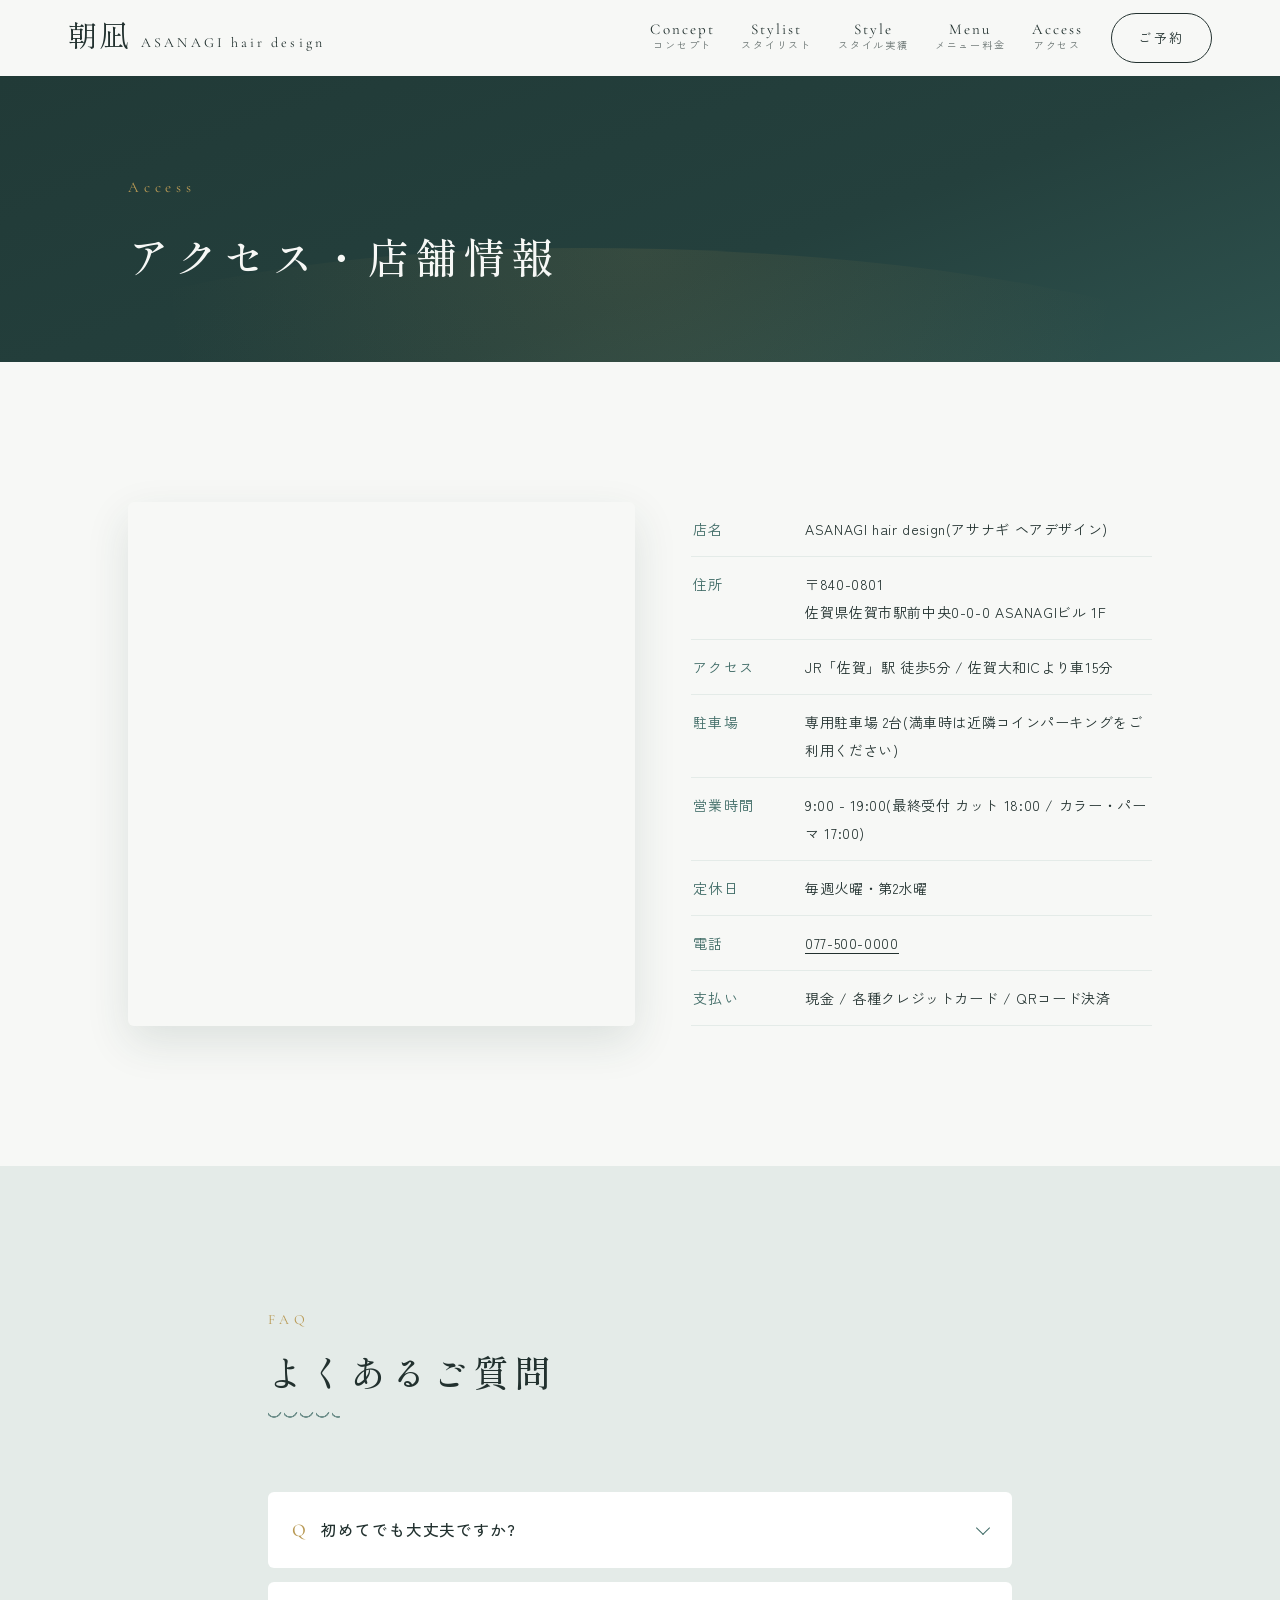
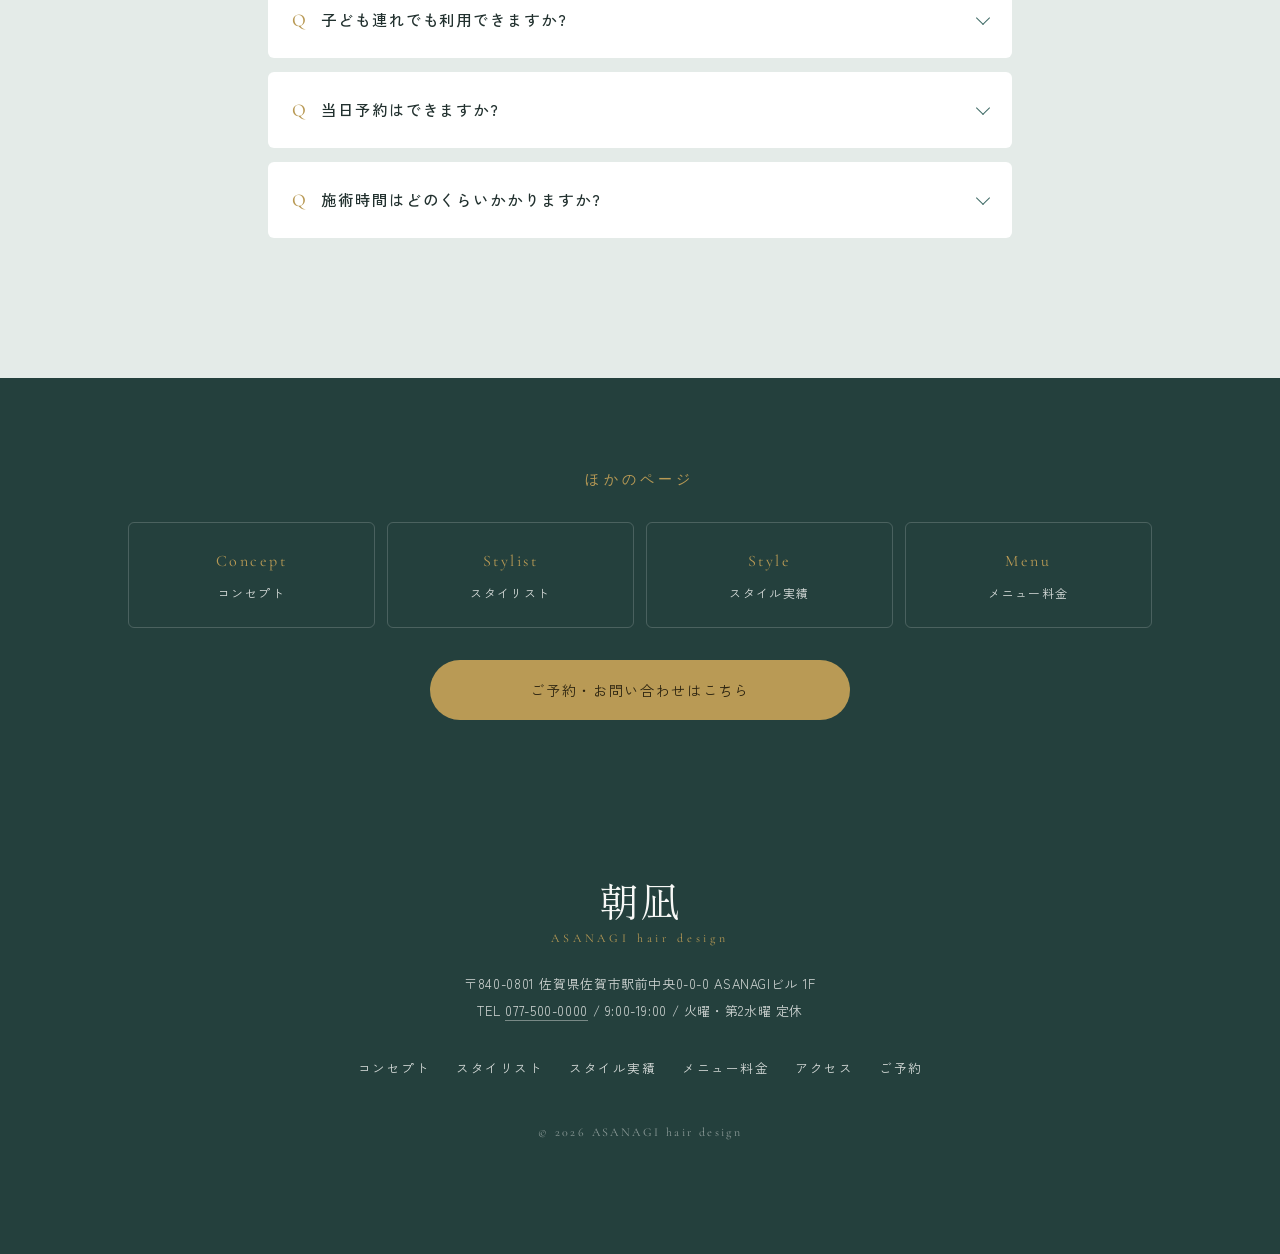
==== access.html @ d91751ba "Add files via upload" ====
<!DOCTYPE html>
<html lang="ja">
<head>
<meta charset="UTF-8">
<meta name="viewport" content="width=device-width, initial-scale=1.0">
<title>アクセス | ASANAGI hair design</title>
<meta name="description" content="佐賀市の美容室 ASANAGI hair design の店舗情報・地図・よくあるご質問。">
<meta property="og:title" content="アクセス | ASANAGI hair design">
<meta property="og:description" content="佐賀市の美容室 ASANAGI hair design の店舗情報・地図・よくあるご質問。">
<meta property="og:type" content="website">
<link rel="preconnect" href="https://fonts.googleapis.com">
<link rel="preconnect" href="https://fonts.gstatic.com" crossorigin>
<link href="https://fonts.googleapis.com/css2?family=Shippori+Mincho:wght@400;500;600&family=Zen+Kaku+Gothic+New:wght@300;400;500;700&family=Cormorant+Garamond:ital,wght@0,400;0,500;1,400&display=swap" rel="stylesheet">
<link rel="stylesheet" href="style.css">
</head>
<body class="subpage">

<!-- ローディング演出 -->
<div class="loader" id="loader" aria-hidden="true">
  <p class="loader__logo">朝凪<span>ASANAGI hair design</span></p>
</div>

<!-- ヘッダー -->
<header class="header" id="header">
  <div class="header__inner">
    <a href="index.html" class="header__logo">
      <span class="header__logo-kanji">朝凪</span>
      <span class="header__logo-text">ASANAGI hair design</span>
    </a>
    <nav class="gnav" id="gnav" aria-label="メインナビゲーション">
      <ul class="gnav__list">
        <li><a href="concept.html"><span class="en">Concept</span><span class="ja">コンセプト</span></a></li>
        <li><a href="stylist.html"><span class="en">Stylist</span><span class="ja">スタイリスト</span></a></li>
        <li><a href="works.html"><span class="en">Style</span><span class="ja">スタイル実績</span></a></li>
        <li><a href="menu.html"><span class="en">Menu</span><span class="ja">メニュー料金</span></a></li>
        <li><a href="access.html" aria-current="page"><span class="en">Access</span><span class="ja">アクセス</span></a></li>
        <li class="gnav__reserve-sp"><a href="reserve.html"><span class="en">Reserve</span><span class="ja">ご予約</span></a></li>
      </ul>
      <div class="gnav__tel">
        <p class="gnav__tel-number"><a href="tel:0775000000">077-500-0000</a></p>
        <p class="gnav__tel-note">受付 9:00 - 18:00 / 火曜定休</p>
      </div>
    </nav>
    <a href="reserve.html" class="header__reserve">ご予約</a>
    <button class="header__menu-btn" id="menuBtn" aria-expanded="false" aria-controls="gnav" aria-label="メニューを開く">
      <span></span><span></span>
    </button>
  </div>
</header>

<main class="subpage-main">

<section class="page-hero">
  <div class="page-hero__inner">
    <p class="page-hero__en">Access</p>
    <h1 class="page-hero__title">アクセス・店舗情報</h1>
  </div>
</section>


  <section class="section access">
    <div class="section__inner">
      <div class="access__grid">
        <div class="access__map reveal">
          <iframe
            src="https://www.google.com/maps?q=%E4%BD%90%E8%B3%80%E7%9C%8C%E4%BD%90%E8%B3%80%E5%B8%82%E9%A7%85%E5%89%8D%E4%B8%AD%E5%A4%AE&output=embed&z=16"
            width="100%" height="100%" style="border:0;" allowfullscreen="" loading="lazy"
            referrerpolicy="no-referrer-when-downgrade" title="ASANAGI hair design の地図"></iframe>
        </div>
        <dl class="access__info reveal">
          <div><dt>店名</dt><dd>ASANAGI hair design(アサナギ ヘアデザイン)</dd></div>
          <div><dt>住所</dt><dd>〒840-0801<br>佐賀県佐賀市駅前中央0-0-0 ASANAGIビル 1F</dd></div>
          <div><dt>アクセス</dt><dd>JR「佐賀」駅 徒歩5分 / 佐賀大和ICより車15分</dd></div>
          <div><dt>駐車場</dt><dd>専用駐車場 2台(満車時は近隣コインパーキングをご利用ください)</dd></div>
          <div><dt>営業時間</dt><dd>9:00 - 19:00(最終受付 カット 18:00 / カラー・パーマ 17:00)</dd></div>
          <div><dt>定休日</dt><dd>毎週火曜・第2水曜</dd></div>
          <div><dt>電話</dt><dd><a href="tel:0775000000">077-500-0000</a></dd></div>
          <div><dt>支払い</dt><dd>現金 / 各種クレジットカード / QRコード決済</dd></div>
        </dl>
      </div>
    </div>
  </section>

  <section class="section faq">
    <div class="section__inner section__inner--narrow">
      <header class="section__head reveal">
        <p class="section__en">FAQ</p>
        <h2 class="section__title">よくあるご質問</h2>
      </header>
      <div class="faq__list">
        <details class="faq__item reveal">
          <summary>初めてでも大丈夫ですか?</summary>
          <p>もちろんです。初回はカウンセリングのお時間をしっかり取り、なりたいイメージやお悩みを伺ってからご提案します。写真をお持ちいただくとよりスムーズです。</p>
        </details>
        <details class="faq__item reveal">
          <summary>子ども連れでも利用できますか?</summary>
          <p>はい、お子さま連れも歓迎です。ベビーカーのままお入りいただけます。ご予約時にその旨をお伝えください。</p>
        </details>
        <details class="faq__item reveal">
          <summary>当日予約はできますか?</summary>
          <p>空きがあれば当日でもご案内可能です。当日のご予約はお電話(077-500-0000)がスムーズです。</p>
        </details>
        <details class="faq__item reveal">
          <summary>施術時間はどのくらいかかりますか?</summary>
          <p>目安として、カット 約60分、カット+カラー 約120分、カット+パーマ 約150分です。マンツーマン施術のため、お時間に余裕をもってお越しください。</p>
        </details>
      </div>
    </div>
  </section>

<nav class="pagenav" aria-label="他のページ">
  <div class="pagenav__inner">
    <p class="pagenav__head">ほかのページ</p>
    <div class="pagenav__grid">
    <a href="concept.html" class="pagenav__item"><span class="en">Concept</span><span class="ja">コンセプト</span></a>
    <a href="stylist.html" class="pagenav__item"><span class="en">Stylist</span><span class="ja">スタイリスト</span></a>
    <a href="works.html" class="pagenav__item"><span class="en">Style</span><span class="ja">スタイル実績</span></a>
    <a href="menu.html" class="pagenav__item"><span class="en">Menu</span><span class="ja">メニュー料金</span></a>
    </div>
    <a href="reserve.html" class="pagenav__reserve">ご予約・お問い合わせはこちら</a>
  </div>
</nav>

</main>

<!-- フッター -->
<footer class="footer">
  <div class="footer__inner">
    <p class="footer__logo">朝凪<span>ASANAGI hair design</span></p>
    <p class="footer__address">〒840-0801 佐賀県佐賀市駅前中央0-0-0 ASANAGIビル 1F<br>TEL <a href="tel:0775000000">077-500-0000</a> / 9:00-19:00 / 火曜・第2水曜 定休</p>
    <ul class="footer__nav">
      <li><a href="concept.html">コンセプト</a></li>
      <li><a href="stylist.html">スタイリスト</a></li>
      <li><a href="works.html">スタイル実績</a></li>
      <li><a href="menu.html">メニュー料金</a></li>
      <li><a href="access.html">アクセス</a></li>
      <li><a href="reserve.html">ご予約</a></li>
    </ul>
    <p class="footer__copy">&copy; 2026 ASANAGI hair design</p>
  </div>
</footer>

<!-- 追従予約バー(モバイル) -->
<div class="fixed-cta" id="fixedCta">
  <a href="tel:0775000000" class="fixed-cta__tel">電話する</a>
  <a href="https://beauty.hotpepper.jp/" target="_blank" rel="noopener" class="fixed-cta__hpb">WEB予約(ホットペッパー)</a>
</div>

<script src="script.js"></script>
</body>
</html>
---- style.css ----
@charset "UTF-8";
/* ============================================================
   ASANAGI hair design — style.css
   テーマ:有明海の朝凪(あさなぎ)/ 和モダン・ミニマル
   配色:
     --ink   #22312F  墨色がかった深い青緑(文字)
     --base  #F7F8F6  靄(もや)の白(背景)
     --mist  #E4EBE8  湖霧(薄い面)
     --teal  #3F6B66  有明の碧(メインカラー)
     --deep  #24403D  深水(濃い面)
     --gold  #B99A55  朝陽(アクセント)
   ============================================================ */

:root {
  --ink: #22312f;
  --base: #f7f8f6;
  --mist: #e4ebe8;
  --teal: #3f6b66;
  --deep: #24403d;
  --gold: #b99a55;
  --white: #ffffff;

  --font-display: "Shippori Mincho", serif;
  --font-body: "Zen Kaku Gothic New", sans-serif;
  --font-en: "Cormorant Garamond", serif;

  --header-h: 76px;
  --ease: cubic-bezier(0.22, 1, 0.36, 1);
}

/* ---------- リセット ---------- */
*, *::before, *::after { box-sizing: border-box; margin: 0; padding: 0; }
html { scroll-behavior: smooth; scroll-padding-top: var(--header-h); }
img { max-width: 100%; display: block; }
ul, ol { list-style: none; }
a { color: inherit; text-decoration: none; }
button { font: inherit; background: none; border: none; cursor: pointer; color: inherit; }
summary { cursor: pointer; }
/* 長い英数字や連続文字でも必ず折り返してはみ出しを防ぐ */
p, h1, h2, h3, dt, dd, li, summary { overflow-wrap: anywhere; word-break: break-word; }

body {
  font-family: var(--font-body);
  font-weight: 400;
  font-size: 15.5px;
  line-height: 2;
  letter-spacing: 0.04em;
  color: var(--ink);
  background: var(--base);
  -webkit-font-smoothing: antialiased;
  overflow-x: hidden;
  width: 100%;
}

:focus-visible {
  outline: 2px solid var(--gold);
  outline-offset: 3px;
}

::selection { background: var(--mist); }

/* ============================================================
   ローディング
   ============================================================ */
.loader {
  position: fixed;
  inset: 0;
  z-index: 100;
  display: grid;
  place-items: center;
  background: var(--deep);
  transition: opacity 0.8s var(--ease), visibility 0.8s;
}
.loader.is-done { opacity: 0; visibility: hidden; }
.loader__logo {
  font-family: var(--font-display);
  font-size: 56px;
  color: var(--base);
  text-align: center;
  line-height: 1;
  animation: loaderFade 1.6s var(--ease) both;
}
.loader__logo span {
  display: block;
  margin-top: 14px;
  font-family: var(--font-en);
  font-size: 13px;
  letter-spacing: 0.35em;
  color: var(--gold);
}
@keyframes loaderFade {
  from { opacity: 0; transform: translateY(12px); }
  to   { opacity: 1; transform: translateY(0); }
}

/* ============================================================
   ヘッダー
   ============================================================ */
.header {
  position: fixed;
  top: 0; left: 0; right: 0;
  z-index: 50;
  height: var(--header-h);
  transition: background 0.4s, box-shadow 0.4s;
}
.header.is-scrolled {
  background: rgba(247, 248, 246, 0.92);
  backdrop-filter: blur(10px);
  box-shadow: 0 1px 0 rgba(34, 49, 47, 0.08);
}
.header__inner {
  max-width: 1200px;
  height: 100%;
  margin: 0 auto;
  padding: 0 28px;
  display: flex;
  align-items: center;
  gap: 28px;
}
.header__logo {
  display: flex;
  align-items: baseline;
  gap: 12px;
  margin-right: auto;
}
.header__logo-kanji {
  font-family: var(--font-display);
  font-size: 30px;
  line-height: 1;
}
.header__logo-text {
  font-family: var(--font-en);
  font-size: 14px;
  letter-spacing: 0.22em;
}
.header__logo { color: var(--base); transition: color 0.4s; }
.header.is-scrolled .header__logo { color: var(--ink); }

.gnav__list {
  display: flex;
  gap: 26px;
}
.gnav__list a {
  display: block;
  text-align: center;
  color: var(--base);
  transition: color 0.4s;
}
.header.is-scrolled .gnav__list a { color: var(--ink); }
.gnav__list .en {
  display: block;
  font-family: var(--font-en);
  font-size: 15px;
  letter-spacing: 0.14em;
  line-height: 1.2;
}
.gnav__list .ja {
  display: block;
  font-size: 10px;
  letter-spacing: 0.18em;
  opacity: 0.65;
  line-height: 1.4;
}
.gnav__list a { position: relative; padding-bottom: 4px; }
.gnav__list a::after {
  content: "";
  position: absolute;
  left: 50%; bottom: 0;
  width: 0; height: 1px;
  background: var(--gold);
  transition: width 0.35s var(--ease), left 0.35s var(--ease);
}
.gnav__list a:hover::after { width: 100%; left: 0; }

.gnav__tel, .gnav__reserve-sp { display: none; }

.header__reserve {
  padding: 11px 26px;
  border: 1px solid currentColor;
  border-radius: 999px;
  font-size: 13px;
  letter-spacing: 0.2em;
  color: var(--base);
  transition: color 0.4s, background 0.3s, border-color 0.4s;
}
.header.is-scrolled .header__reserve { color: var(--ink); }
.header__reserve:hover {
  background: var(--gold);
  border-color: var(--gold);
  color: var(--white);
}

.header__menu-btn {
  display: none;
  position: relative;
  width: 44px; height: 44px;
  z-index: 60;
}
.header__menu-btn span {
  position: absolute;
  left: 10px;
  width: 24px; height: 1.5px;
  background: var(--base);
  transition: transform 0.35s var(--ease), background 0.4s, top 0.35s;
}
.header.is-scrolled .header__menu-btn span { background: var(--ink); }
.header__menu-btn span:nth-child(1) { top: 18px; }
.header__menu-btn span:nth-child(2) { top: 26px; }
.header__menu-btn.is-open span { background: var(--base); }
.header__menu-btn.is-open span:nth-child(1) { top: 22px; transform: rotate(20deg); }
.header__menu-btn.is-open span:nth-child(2) { top: 22px; transform: rotate(-20deg); }

/* ============================================================
   ヒーロー
   ============================================================ */
.hero {
  position: relative;
  width: 100%;
  min-height: 100svh;
  display: flex;
  align-items: flex-end;
  overflow: hidden;
  background: #1d3431;
  color: var(--base);
}

/* ---- 背景画像 ---- */
.hero__bg { position: absolute; inset: 0; z-index: 0; overflow: hidden; }
.hero__img {
  position: absolute;
  inset: 0;
  width: 100%;
  height: 100%;
  background-image: url("hero.png");
  background-size: cover;
  background-position: center 38%;
  background-repeat: no-repeat;
  /* ゆっくりズームして“静かな朝の空気”に動きを添える */
  animation: heroZoom 18s ease-out forwards;
}
@keyframes heroZoom {
  from { transform: scale(1.12); }
  to   { transform: scale(1); }
}
/* 文字を読みやすくする青墨のグラデーション */
.hero__overlay {
  position: absolute;
  inset: 0;
  background:
    linear-gradient(to top, rgba(20, 32, 30, 0.82) 0%, rgba(20, 32, 30, 0.35) 38%, rgba(20, 32, 30, 0.08) 62%, rgba(29, 52, 49, 0.30) 100%),
    linear-gradient(to right, rgba(20, 32, 30, 0.45), transparent 55%);
}
.hero__wave {
  position: absolute;
  left: -25%;
  width: 150%;
  height: 40%;
  border-radius: 48% 52% 0 0 / 100% 100% 0 0;
  opacity: 0.5;
  pointer-events: none;
}
.hero__wave--1 {
  bottom: -24%;
  background: linear-gradient(to top, rgba(185, 154, 85, 0.16), transparent 70%);
  animation: waveDrift 14s ease-in-out infinite alternate;
}
.hero__wave--2 {
  bottom: -30%;
  background: linear-gradient(to top, rgba(36, 64, 61, 0.55), transparent 75%);
  animation: waveDrift 20s ease-in-out infinite alternate-reverse;
}
@keyframes waveDrift {
  from { transform: translateX(-4%) scaleY(1); }
  to   { transform: translateX(4%)  scaleY(1.08); }
}

/* ---- 右側:縦書きの落款風アクセント ---- */
.hero__vertical {
  position: absolute;
  top: clamp(96px, 16vh, 150px);
  right: clamp(24px, 5vw, 64px);
  z-index: 2;
  writing-mode: vertical-rl;
  font-family: var(--font-display);
  font-weight: 500;
  font-size: clamp(22px, 2.4vw, 30px);
  letter-spacing: 0.32em;
  line-height: 1.4;
  color: rgba(247, 248, 246, 0.78);
  text-shadow: 0 2px 20px rgba(0, 0, 0, 0.4);
}
.hero__vertical span {
  display: inline-block;
  opacity: 0;
  animation: charIn 1s var(--ease) forwards;
}
.hero__vertical span:nth-child(1) { animation-delay: 1.4s; }
.hero__vertical span:nth-child(2) { animation-delay: 1.5s; }
.hero__vertical span:nth-child(3) { animation-delay: 1.6s; }
.hero__vertical span:nth-child(4) { animation-delay: 1.7s; }
.hero__vertical span:nth-child(5) { animation-delay: 1.8s; }
.hero__vertical span:nth-child(6) { animation-delay: 1.9s; }
.hero__vertical span:nth-child(7) { animation-delay: 2.0s; }
.hero__vertical span:nth-child(8) { animation-delay: 2.1s; }
.hero__vertical span:nth-child(9) { animation-delay: 2.2s; }
.hero__vertical span:nth-child(10) { animation-delay: 2.3s; }
@keyframes charIn {
  from { opacity: 0; transform: translateY(14px); filter: blur(4px); }
  to   { opacity: 1; transform: translateY(0); filter: blur(0); }
}

/* ---- 左下:メインコピー ---- */
.hero__inner {
  position: relative;
  z-index: 2;
  width: 100%;
  max-width: 1080px;
  margin: 0 auto;
  padding: 0 clamp(28px, 5vw, 48px) clamp(80px, 12vh, 130px);
}
.hero__eyebrow {
  font-family: var(--font-en);
  font-size: clamp(13px, 1.4vw, 15px);
  letter-spacing: 0.3em;
  color: var(--gold);
  margin-bottom: 22px;
  opacity: 0;
  animation: heroUp 1.2s var(--ease) 0.6s forwards;
}
.hero__title {
  font-family: var(--font-display);
  font-weight: 600;
  margin-bottom: 24px;
}
.hero__title-main {
  display: block;
  font-size: clamp(38px, 7.2vw, 76px);
  letter-spacing: 0.1em;
  line-height: 1.4;
  text-shadow: 0 4px 30px rgba(0, 0, 0, 0.35);
  opacity: 0;
  animation: heroUp 1.3s var(--ease) 0.85s forwards;
}
.hero__lead {
  font-size: clamp(13.5px, 1.5vw, 15.5px);
  letter-spacing: 0.1em;
  line-height: 2.1;
  color: rgba(247, 248, 246, 0.9);
  text-shadow: 0 2px 16px rgba(0, 0, 0, 0.4);
  margin-bottom: 36px;
  opacity: 0;
  animation: heroUp 1.3s var(--ease) 1.15s forwards;
}
.hero__cta {
  display: flex;
  flex-wrap: wrap;
  gap: 14px;
  opacity: 0;
  animation: heroUp 1.3s var(--ease) 1.45s forwards;
}
.hero__btn {
  display: inline-flex;
  align-items: center;
  justify-content: center;
  padding: 15px 36px;
  border-radius: 999px;
  font-size: 14px;
  letter-spacing: 0.16em;
  transition: transform 0.4s var(--ease), background 0.4s, color 0.4s, border-color 0.4s;
}
.hero__btn--primary {
  background: var(--gold);
  color: #2b2310;
}
.hero__btn--primary:hover {
  transform: translateY(-3px);
  background: #c9aa64;
}
.hero__btn--ghost {
  border: 1px solid rgba(247, 248, 246, 0.6);
  color: var(--base);
}
.hero__btn--ghost:hover {
  transform: translateY(-3px);
  background: rgba(247, 248, 246, 0.12);
  border-color: var(--base);
}
@keyframes heroUp {
  from { opacity: 0; transform: translateY(20px); }
  to   { opacity: 1; transform: translateY(0); }
}

.hero__scroll {
  position: absolute;
  bottom: 30px;
  right: clamp(24px, 5vw, 64px);
  z-index: 2;
  display: flex;
  flex-direction: column;
  align-items: center;
  gap: 10px;
  font-family: var(--font-en);
  font-size: 12px;
  letter-spacing: 0.3em;
  color: rgba(247, 248, 246, 0.8);
}
.hero__scroll i {
  width: 1px;
  height: 48px;
  background: rgba(247, 248, 246, 0.5);
  overflow: hidden;
  position: relative;
}
.hero__scroll i::after {
  content: "";
  position: absolute;
  top: 0; left: 0;
  width: 100%; height: 100%;
  background: var(--gold);
  animation: scrollLine 2.2s var(--ease) infinite;
}
@keyframes scrollLine {
  0%   { transform: translateY(-100%); }
  55%  { transform: translateY(0); }
  100% { transform: translateY(100%); }
}

/* ============================================================
   セクション共通
   ============================================================ */
.section { padding: clamp(80px, 12vw, 140px) 0; }
.section__inner {
  max-width: 1080px;
  margin: 0 auto;
  padding: 0 28px;
}
.section__inner--narrow { max-width: 800px; }

.section__head { margin-bottom: clamp(44px, 6vw, 72px); }
.section__en {
  font-family: var(--font-en);
  font-size: 14px;
  letter-spacing: 0.32em;
  color: var(--gold);
  margin-bottom: 10px;
}
.section__title {
  font-family: var(--font-display);
  font-weight: 500;
  font-size: clamp(26px, 3.6vw, 36px);
  letter-spacing: 0.14em;
  line-height: 1.5;
  position: relative;
  padding-bottom: 22px;
}
/* 見出し下の「さざ波」ライン */
.section__title::after {
  content: "";
  position: absolute;
  left: 0; bottom: 0;
  width: 72px; height: 8px;
  background:
    radial-gradient(circle at 6px -2px, transparent 6px, var(--teal) 6.5px, var(--teal) 7.5px, transparent 8px)
    repeat-x;
  background-size: 16px 10px;
  opacity: 0.7;
}
.section__head--light .section__title::after { background:
    radial-gradient(circle at 6px -2px, transparent 6px, var(--gold) 6.5px, var(--gold) 7.5px, transparent 8px)
    repeat-x;
  background-size: 16px 10px;
}
.section__lead {
  margin-top: 22px;
  max-width: 620px;
  font-size: 14.5px;
}

/* スクロールで現れる要素 */
.reveal {
  opacity: 0;
  transform: translateY(28px);
  transition: opacity 1s var(--ease), transform 1s var(--ease);
}
.reveal.is-visible {
  opacity: 1;
  transform: translateY(0);
}

/* 写真プレースホルダー共通(実画像に差し替え用) */
.photo-note {
  position: absolute;
  inset: 0;
  display: grid;
  place-items: center;
  font-size: 11px;
  letter-spacing: 0.2em;
  text-align: center;
  line-height: 1.8;
  color: rgba(34, 49, 47, 0.45);
}

/* ============================================================
   コンセプト
   ============================================================ */
.concept { background: var(--base); }
.concept__grid {
  display: grid;
  grid-template-columns: 1.2fr 1fr;
  gap: clamp(40px, 6vw, 80px);
  align-items: start;
}
.concept__lead {
  font-family: var(--font-display);
  font-size: clamp(20px, 2.6vw, 26px);
  line-height: 2.1;
  letter-spacing: 0.1em;
  margin-bottom: 28px;
}
.concept__copy p + p { margin-top: 18px; }
.concept__copy strong { color: var(--teal); font-weight: 700; }

.concept__points { display: grid; gap: 18px; }
.concept__points li {
  display: flex;
  gap: 22px;
  align-items: center;
  background: var(--white);
  border: 1px solid var(--mist);
  border-radius: 4px;
  padding: 22px 24px;
  transition: opacity 1s var(--ease), transform 1s var(--ease), box-shadow 0.4s;
}
.concept__points li:hover { box-shadow: 0 10px 30px rgba(36, 64, 61, 0.08); }
.concept__point-num {
  flex-shrink: 0;
  font-family: var(--font-display);
  font-size: 15px;
  line-height: 1.6;
  letter-spacing: 0.08em;
  color: var(--teal);
  border-right: 1px solid var(--mist);
  padding-right: 22px;
  min-width: 96px;
}
.concept__point-text { font-size: 13.5px; line-height: 1.9; }

/* ============================================================
   スタイリスト
   ============================================================ */
.stylist { background: var(--mist); }
.stylist__card {
  display: grid;
  grid-template-columns: 360px 1fr;
  gap: clamp(32px, 5vw, 64px);
  background: var(--white);
  border-radius: 6px;
  padding: clamp(28px, 4vw, 56px);
  box-shadow: 0 20px 60px rgba(36, 64, 61, 0.08);
}
.stylist__photo {
  position: relative;
  aspect-ratio: 3 / 4;
  border-radius: 4px;
  background: linear-gradient(160deg, #dfe8e5, #c8d6d2 60%, #b7c9c4);
  overflow: hidden;
}
.stylist__role {
  font-family: var(--font-en);
  font-size: 14px;
  letter-spacing: 0.3em;
  color: var(--gold);
}
.stylist__name {
  font-family: var(--font-display);
  font-weight: 500;
  font-size: clamp(26px, 3vw, 32px);
  letter-spacing: 0.16em;
  margin: 6px 0 22px;
}
.stylist__name span {
  display: inline-block;
  margin-left: 16px;
  font-family: var(--font-en);
  font-size: 13px;
  letter-spacing: 0.24em;
  color: var(--teal);
  vertical-align: 4px;
}
.stylist__text { font-size: 14.5px; }
.stylist__text + .stylist__text { margin-top: 14px; }

.stylist__tags {
  display: flex;
  flex-wrap: wrap;
  gap: 8px;
  margin: 22px 0 26px;
}
.stylist__tags li {
  font-size: 12px;
  letter-spacing: 0.06em;
  color: var(--teal);
  background: var(--base);
  border: 1px solid var(--mist);
  border-radius: 999px;
  padding: 5px 14px;
}

.stylist__history { border-top: 1px solid var(--mist); }
.stylist__history div {
  display: flex;
  gap: 24px;
  padding: 12px 4px;
  border-bottom: 1px solid var(--mist);
  font-size: 13.5px;
}
.stylist__history dt {
  font-family: var(--font-en);
  font-size: 15px;
  color: var(--gold);
  min-width: 52px;
}

/* ============================================================
   スタイル実績
   ============================================================ */
.works { background: var(--base); }

.works__filter {
  display: flex;
  flex-wrap: wrap;
  gap: 10px;
  margin-bottom: 40px;
}
.works__tab {
  padding: 9px 22px;
  border: 1px solid var(--mist);
  border-radius: 999px;
  font-size: 13px;
  letter-spacing: 0.12em;
  background: var(--white);
  transition: background 0.3s, color 0.3s, border-color 0.3s;
}
.works__tab:hover { border-color: var(--teal); }
.works__tab.is-active {
  background: var(--teal);
  border-color: var(--teal);
  color: var(--white);
}

.works__grid {
  display: grid;
  grid-template-columns: repeat(3, 1fr);
  gap: clamp(20px, 3vw, 36px);
}
.works__item {
  transition: opacity 0.5s var(--ease), transform 0.5s var(--ease);
}
.works__item.is-hidden { display: none; }
.works__photo {
  position: relative;
  aspect-ratio: 4 / 5;
  border-radius: 4px;
  overflow: hidden;
  margin-bottom: 14px;
  transition: transform 0.5s var(--ease), box-shadow 0.5s;
}
.works__item:hover .works__photo {
  transform: translateY(-6px);
  box-shadow: 0 16px 40px rgba(36, 64, 61, 0.14);
}
/* 写真差し替えまでの上品なプレースホルダー */
.works__photo--1 { background: linear-gradient(165deg, #e7ded0, #cdbfa8); }
.works__photo--2 { background: linear-gradient(165deg, #dde6e8, #adc2c7); }
.works__photo--3 { background: linear-gradient(165deg, #e8e2da, #c5b8ad); }
.works__photo--4 { background: linear-gradient(165deg, #dfe7e2, #b3c6bd); }
.works__photo--5 { background: linear-gradient(165deg, #e9e3d4, #cabd9d); }
.works__photo--6 { background: linear-gradient(165deg, #dce2e6, #a9b8c0); }

.works__cat {
  font-family: var(--font-en);
  font-size: 13px;
  letter-spacing: 0.26em;
  color: var(--gold);
}
.works__name {
  font-family: var(--font-display);
  font-weight: 500;
  font-size: 17px;
  letter-spacing: 0.08em;
  margin: 4px 0 6px;
}
.works__desc { font-size: 13px; line-height: 1.9; color: rgba(34, 49, 47, 0.75); }

.works__note {
  margin-top: 48px;
  font-size: 14px;
  text-align: center;
}
.works__note a {
  color: var(--teal);
  border-bottom: 1px solid currentColor;
  padding-bottom: 1px;
  transition: color 0.3s;
}
.works__note a:hover { color: var(--gold); }

/* ============================================================
   メニュー料金
   ============================================================ */
.menu { background: var(--mist); }
.menu__grid {
  display: grid;
  grid-template-columns: repeat(2, 1fr);
  gap: clamp(20px, 3vw, 32px);
}
.menu__block {
  background: var(--white);
  border-radius: 6px;
  padding: clamp(24px, 3vw, 36px);
}
.menu__cat {
  font-family: var(--font-en);
  font-weight: 500;
  font-size: 24px;
  letter-spacing: 0.14em;
  color: var(--teal);
  padding-bottom: 14px;
  margin-bottom: 8px;
  border-bottom: 1px solid var(--mist);
}
.menu__cat span {
  font-family: var(--font-body);
  font-size: 12px;
  letter-spacing: 0.2em;
  color: var(--ink);
  margin-left: 12px;
}
.menu__block dl div {
  display: flex;
  justify-content: space-between;
  align-items: baseline;
  gap: 16px;
  padding: 13px 2px;
  border-bottom: 1px dashed var(--mist);
  font-size: 14px;
}
.menu__block dd {
  font-family: var(--font-en);
  font-size: 17px;
  letter-spacing: 0.04em;
  white-space: nowrap;
}
.menu__note {
  margin-top: 28px;
  font-size: 12.5px;
  color: rgba(34, 49, 47, 0.7);
}

/* ============================================================
   ご予約
   ============================================================ */
.reserve {
  background: linear-gradient(160deg, #213a37, var(--deep) 55%, #2e524e);
  color: var(--base);
}
.reserve .section__en { color: var(--gold); }
.reserve .section__lead { color: rgba(247, 248, 246, 0.85); }

.reserve__grid {
  display: grid;
  grid-template-columns: repeat(2, 1fr);
  gap: clamp(20px, 3vw, 32px);
}
.reserve__card {
  position: relative;
  display: block;
  border-radius: 8px;
  padding: clamp(28px, 4vw, 44px);
  padding-right: 64px;
  transition: transform 0.45s var(--ease), box-shadow 0.45s, opacity 1s var(--ease);
}
.reserve__card:hover {
  transform: translateY(-6px);
  box-shadow: 0 24px 50px rgba(0, 0, 0, 0.25);
}
.reserve__card--hpb { background: var(--gold); color: #2b2310; }
.reserve__card--tel { background: var(--base); color: var(--ink); }

.reserve__label {
  font-size: 12px;
  letter-spacing: 0.16em;
  opacity: 0.8;
  margin-bottom: 10px;
}
.reserve__main {
  font-family: var(--font-display);
  font-weight: 600;
  font-size: clamp(20px, 2.4vw, 24px);
  letter-spacing: 0.08em;
  line-height: 1.7;
  margin-bottom: 12px;
}
.reserve__main--tel {
  font-family: var(--font-en);
  font-size: clamp(30px, 3.6vw, 40px);
  letter-spacing: 0.06em;
}
.reserve__sub { font-size: 13px; line-height: 1.9; opacity: 0.85; }
.reserve__arrow {
  position: absolute;
  right: 28px;
  top: 50%;
  transform: translateY(-50%);
  font-size: 22px;
  transition: transform 0.4s var(--ease);
}
.reserve__card:hover .reserve__arrow { transform: translate(6px, -50%); }
.reserve__note {
  margin-top: 28px;
  font-size: 12.5px;
  color: rgba(247, 248, 246, 0.7);
}

/* ============================================================
   アクセス
   ============================================================ */
.access { background: var(--base); }
.access__grid {
  display: grid;
  grid-template-columns: 1.1fr 1fr;
  gap: clamp(28px, 5vw, 56px);
  align-items: stretch;
}
.access__map {
  min-height: 380px;
  border-radius: 6px;
  overflow: hidden;
  box-shadow: 0 16px 44px rgba(36, 64, 61, 0.12);
}
.access__info div {
  display: grid;
  grid-template-columns: 96px 1fr;
  gap: 16px;
  padding: 13px 2px;
  border-bottom: 1px solid var(--mist);
  font-size: 14px;
}
.access__info dt { color: var(--teal); letter-spacing: 0.1em; }
.access__info a {
  border-bottom: 1px solid currentColor;
  transition: color 0.3s;
}
.access__info a:hover { color: var(--gold); }

/* ============================================================
   FAQ
   ============================================================ */
.faq { background: var(--mist); }
.faq__list { display: grid; gap: 14px; }
.faq__item {
  background: var(--white);
  border-radius: 6px;
  overflow: hidden;
}
.faq__item summary {
  list-style: none;
  position: relative;
  padding: 20px 56px 20px 24px;
  font-weight: 500;
  letter-spacing: 0.06em;
  transition: color 0.3s;
}
.faq__item summary::-webkit-details-marker { display: none; }
.faq__item summary::before {
  content: "Q";
  font-family: var(--font-en);
  font-size: 18px;
  color: var(--gold);
  margin-right: 14px;
}
.faq__item summary::after {
  content: "";
  position: absolute;
  right: 24px; top: 50%;
  width: 10px; height: 10px;
  border-right: 1.5px solid var(--teal);
  border-bottom: 1.5px solid var(--teal);
  transform: translateY(-70%) rotate(45deg);
  transition: transform 0.35s var(--ease);
}
.faq__item[open] summary::after { transform: translateY(-30%) rotate(225deg); }
.faq__item summary:hover { color: var(--teal); }
.faq__item p {
  padding: 0 24px 22px 50px;
  font-size: 14px;
  color: rgba(34, 49, 47, 0.85);
}

/* ============================================================
   フッター
   ============================================================ */
.footer {
  background: var(--deep);
  color: var(--base);
  padding: 72px 0 110px;
  text-align: center;
}
.footer__inner { max-width: 1080px; margin: 0 auto; padding: 0 28px; }
.footer__logo {
  font-family: var(--font-display);
  font-size: 40px;
  line-height: 1;
}
.footer__logo span {
  display: block;
  margin-top: 12px;
  font-family: var(--font-en);
  font-size: 12px;
  letter-spacing: 0.32em;
  color: var(--gold);
}
.footer__address {
  margin: 26px 0 30px;
  font-size: 13px;
  line-height: 2.1;
  color: rgba(247, 248, 246, 0.8);
}
.footer__address a { border-bottom: 1px solid rgba(247,248,246,0.4); }
.footer__nav {
  display: flex;
  flex-wrap: wrap;
  justify-content: center;
  gap: 8px 26px;
  font-size: 12.5px;
  letter-spacing: 0.12em;
}
.footer__nav a { opacity: 0.85; transition: opacity 0.3s, color 0.3s; }
.footer__nav a:hover { opacity: 1; color: var(--gold); }
.footer__copy {
  margin-top: 40px;
  font-family: var(--font-en);
  font-size: 12px;
  letter-spacing: 0.2em;
  color: rgba(247, 248, 246, 0.5);
}

/* ============================================================
   追従予約バー(モバイル)
   ============================================================ */
.fixed-cta {
  position: fixed;
  left: 0; right: 0; bottom: 0;
  z-index: 40;
  display: none;
  gap: 1px;
  transform: translateY(100%);
  transition: transform 0.5s var(--ease);
}
.fixed-cta.is-visible { transform: translateY(0); }
.fixed-cta a {
  flex: 1;
  text-align: center;
  padding: 16px 8px;
  font-size: 13.5px;
  font-weight: 500;
  letter-spacing: 0.08em;
}
.fixed-cta__tel { background: var(--base); color: var(--ink); }
.fixed-cta__hpb { background: var(--gold); color: #2b2310; flex: 1.6; }

/* ============================================================
   トップ:お店の一言紹介
   ============================================================ */
.intro { background: var(--base); text-align: center; }
.intro__inner { display: flex; flex-direction: column; align-items: center; }
.intro__en {
  font-family: var(--font-en);
  font-size: 14px;
  letter-spacing: 0.32em;
  color: var(--gold);
  margin-bottom: 20px;
}
.intro__lead {
  font-family: var(--font-display);
  font-weight: 500;
  font-size: clamp(22px, 3.4vw, 32px);
  letter-spacing: 0.1em;
  line-height: 1.9;
  margin-bottom: 28px;
}
.intro__text {
  max-width: 640px;
  font-size: 15px;
  line-height: 2.1;
  margin-bottom: 32px;
}
.intro__more {
  font-family: var(--font-en);
  font-size: 14px;
  letter-spacing: 0.14em;
  color: var(--teal);
  border-bottom: 1px solid currentColor;
  padding-bottom: 3px;
  transition: color 0.3s;
}
.intro__more:hover { color: var(--gold); }

/* ============================================================
   トップ:各ページへの案内カード
   ============================================================ */
.guide { background: var(--mist); }
.guide__grid {
  display: grid;
  grid-template-columns: repeat(3, 1fr);
  gap: clamp(16px, 2.4vw, 26px);
}
.guide__card {
  position: relative;
  display: block;
  background: var(--white);
  border-radius: 6px;
  padding: clamp(28px, 3vw, 40px);
  padding-right: 52px;
  overflow: hidden;
  transition: transform 0.45s var(--ease), box-shadow 0.45s, opacity 1s var(--ease);
}
.guide__card::before {
  content: "";
  position: absolute;
  left: 0; top: 0; bottom: 0;
  width: 3px;
  background: var(--gold);
  transform: scaleY(0);
  transform-origin: top;
  transition: transform 0.45s var(--ease);
}
.guide__card:hover {
  transform: translateY(-5px);
  box-shadow: 0 18px 44px rgba(36, 64, 61, 0.12);
}
.guide__card:hover::before { transform: scaleY(1); }
.guide__en {
  font-family: var(--font-en);
  font-size: 14px;
  letter-spacing: 0.26em;
  color: var(--gold);
}
.guide__ja {
  font-family: var(--font-display);
  font-weight: 500;
  font-size: 21px;
  letter-spacing: 0.08em;
  margin: 4px 0 12px;
}
.guide__text { font-size: 13px; line-height: 1.9; color: rgba(34, 49, 47, 0.78); }
.guide__arrow {
  position: absolute;
  right: 24px; bottom: 24px;
  font-size: 18px;
  color: var(--teal);
  transition: transform 0.4s var(--ease);
}
.guide__card:hover .guide__arrow { transform: translateX(5px); }

/* ============================================================
   下層ページ:ページヘッダー(帯)
   ============================================================ */
.subpage .header { background: rgba(247, 248, 246, 0.92); backdrop-filter: blur(10px); box-shadow: 0 1px 0 rgba(34, 49, 47, 0.08); }
.subpage .header__logo,
.subpage .gnav__list a { color: var(--ink); }
.subpage .header__reserve { color: var(--ink); }
.subpage .header__menu-btn span { background: var(--ink); }

.subpage-main { padding-top: var(--header-h); }

.page-hero {
  position: relative;
  padding: clamp(56px, 9vw, 96px) 0 clamp(40px, 6vw, 64px);
  background: linear-gradient(160deg, #213a37, var(--deep) 60%, #2e524e);
  color: var(--base);
  overflow: hidden;
}
.page-hero::after {
  content: "";
  position: absolute;
  left: -10%; bottom: -40%;
  width: 120%; height: 80%;
  border-radius: 46% 54% 0 0 / 100% 100% 0 0;
  background: radial-gradient(circle at 50% 0, rgba(185,154,85,0.12), transparent 60%);
}
.page-hero__inner {
  position: relative;
  z-index: 1;
  max-width: 1080px;
  margin: 0 auto;
  padding: 0 28px;
}
.page-hero__en {
  font-family: var(--font-en);
  font-size: 15px;
  letter-spacing: 0.32em;
  color: var(--gold);
  margin-bottom: 12px;
}
.page-hero__title {
  font-family: var(--font-display);
  font-weight: 500;
  font-size: clamp(28px, 4.4vw, 42px);
  letter-spacing: 0.14em;
}
.page-hero__lead {
  max-width: 640px;
  margin-top: 20px;
  font-size: 14.5px;
  line-height: 2;
  color: rgba(247, 248, 246, 0.85);
}

/* ============================================================
   下層ページ:ページ間ナビ(下部)
   ============================================================ */
.pagenav { background: var(--deep); color: var(--base); padding: clamp(56px, 8vw, 88px) 0; }
.pagenav__inner { max-width: 1080px; margin: 0 auto; padding: 0 28px; }
.pagenav__head {
  font-family: var(--font-en);
  font-size: 14px;
  letter-spacing: 0.3em;
  color: var(--gold);
  text-align: center;
  margin-bottom: 28px;
}
.pagenav__grid {
  display: grid;
  grid-template-columns: repeat(4, 1fr);
  gap: 12px;
  margin-bottom: 32px;
}
.pagenav__item {
  text-align: center;
  padding: 22px 12px;
  border: 1px solid rgba(247, 248, 246, 0.18);
  border-radius: 6px;
  transition: background 0.35s, border-color 0.35s, transform 0.35s var(--ease);
}
.pagenav__item:hover {
  background: rgba(247, 248, 246, 0.06);
  border-color: var(--gold);
  transform: translateY(-3px);
}
.pagenav__item .en {
  display: block;
  font-family: var(--font-en);
  font-size: 16px;
  letter-spacing: 0.16em;
  color: var(--gold);
}
.pagenav__item .ja {
  display: block;
  font-size: 12px;
  letter-spacing: 0.12em;
  margin-top: 4px;
  opacity: 0.85;
}
.pagenav__reserve {
  display: block;
  max-width: 420px;
  margin: 0 auto;
  text-align: center;
  padding: 16px;
  background: var(--gold);
  color: #2b2310;
  border-radius: 999px;
  font-size: 14px;
  letter-spacing: 0.12em;
  transition: transform 0.4s var(--ease), background 0.3s;
}
.pagenav__reserve:hover { transform: translateY(-3px); background: #c9aa64; }

/* 予約ページは下部ナビなしなので余白を足す */
.reserve--page { padding-bottom: clamp(80px, 12vw, 130px); }

/* ============================================================
   レスポンシブ
   ============================================================ */
@media (max-width: 960px) {
  .concept__grid,
  .access__grid,
  .reserve__grid { grid-template-columns: 1fr; }
  .stylist__card { grid-template-columns: 1fr; }
  .stylist__photo { max-width: 380px; }
  .works__grid { grid-template-columns: repeat(2, 1fr); }
  .guide__grid { grid-template-columns: repeat(2, 1fr); }
  .pagenav__grid { grid-template-columns: repeat(2, 1fr); }
}

@media (max-width: 768px) {
  :root { --header-h: 64px; }
  body { font-size: 14.5px; }

  .header__reserve { display: none; }
  .header__menu-btn { display: block; margin-left: auto; }
  .header__logo { margin-right: 0; }
  .header__inner { justify-content: space-between; }

  /* ドロワーメニュー */
  .gnav {
    position: fixed;
    inset: 0;
    background: linear-gradient(170deg, #213a37, var(--deep));
    display: grid;
    place-content: center;
    gap: 40px;
    opacity: 0;
    visibility: hidden;
    transition: opacity 0.5s var(--ease), visibility 0.5s;
  }
  .gnav.is-open { opacity: 1; visibility: visible; }
  .gnav__list {
    flex-direction: column;
    gap: 22px;
    text-align: center;
  }
  .gnav__list a,
  .header.is-scrolled .gnav__list a { color: var(--base); }
  .gnav__list .en { font-size: 22px; }
  .gnav__list .ja { font-size: 11px; }
  .gnav__list a::after { display: none; }
  .gnav__reserve-sp { display: block; }
  .gnav__reserve-sp a {
    border: 1px solid var(--gold);
    border-radius: 999px;
    padding: 12px 0;
    color: var(--gold);
  }
  .gnav__tel { display: block; text-align: center; color: var(--base); }
  .gnav__tel-number a {
    font-family: var(--font-en);
    font-size: 28px;
    letter-spacing: 0.06em;
  }
  .gnav__tel-note { font-size: 11px; opacity: 0.7; letter-spacing: 0.1em; }

  .hero__inner {
    padding-bottom: clamp(90px, 14vh, 120px);
  }
  /* iOSで画像が左半分になる不具合対策:
     ズーム(transform)を止め、背景をbgとimgの両方に持たせる */
  .hero__bg {
    background-image: url("hero.png");
    background-size: cover;
    background-position: center 38%;
    background-repeat: no-repeat;
  }
  .hero__img {
    animation: none;
    transform: none;
  }
  .hero__vertical {
    top: 84px;
    font-size: 19px;
    letter-spacing: 0.28em;
  }
  .hero__lead br { display: none; }
  .hero__cta { gap: 10px; }
  .hero__btn { padding: 13px 26px; font-size: 13px; flex: 1; min-width: 130px; }
  .hero__scroll { display: none; }

  .works__grid { gap: 16px; }
  .works__name { font-size: 15px; }
  .works__desc { display: none; }

  .menu__grid { grid-template-columns: 1fr; }
  .guide__grid { grid-template-columns: 1fr; }

  .reserve__card { padding-right: 28px; }
  .reserve__arrow { display: none; }

  .access__map { min-height: 300px; }
  .access__info div { grid-template-columns: 84px 1fr; }

  .fixed-cta { display: flex; }
  .footer { padding-bottom: 140px; }
}

@media (max-width: 420px) {
  .works__grid { grid-template-columns: 1fr 1fr; }
  .stylist__name span { display: block; margin: 8px 0 0; }
}

/* ============================================================
   モーション軽減設定への配慮
   ============================================================ */
@media (prefers-reduced-motion: reduce) {
  html { scroll-behavior: auto; }
  *, *::before, *::after {
    animation-duration: 0.01ms !important;
    animation-iteration-count: 1 !important;
    transition-duration: 0.01ms !important;
  }
  .reveal { opacity: 1; transform: none; }
  .hero__eyebrow, .hero__title-main, .hero__lead, .hero__cta,
  .hero__vertical span { opacity: 1; }
  .hero__img { animation: none; transform: scale(1); }
}
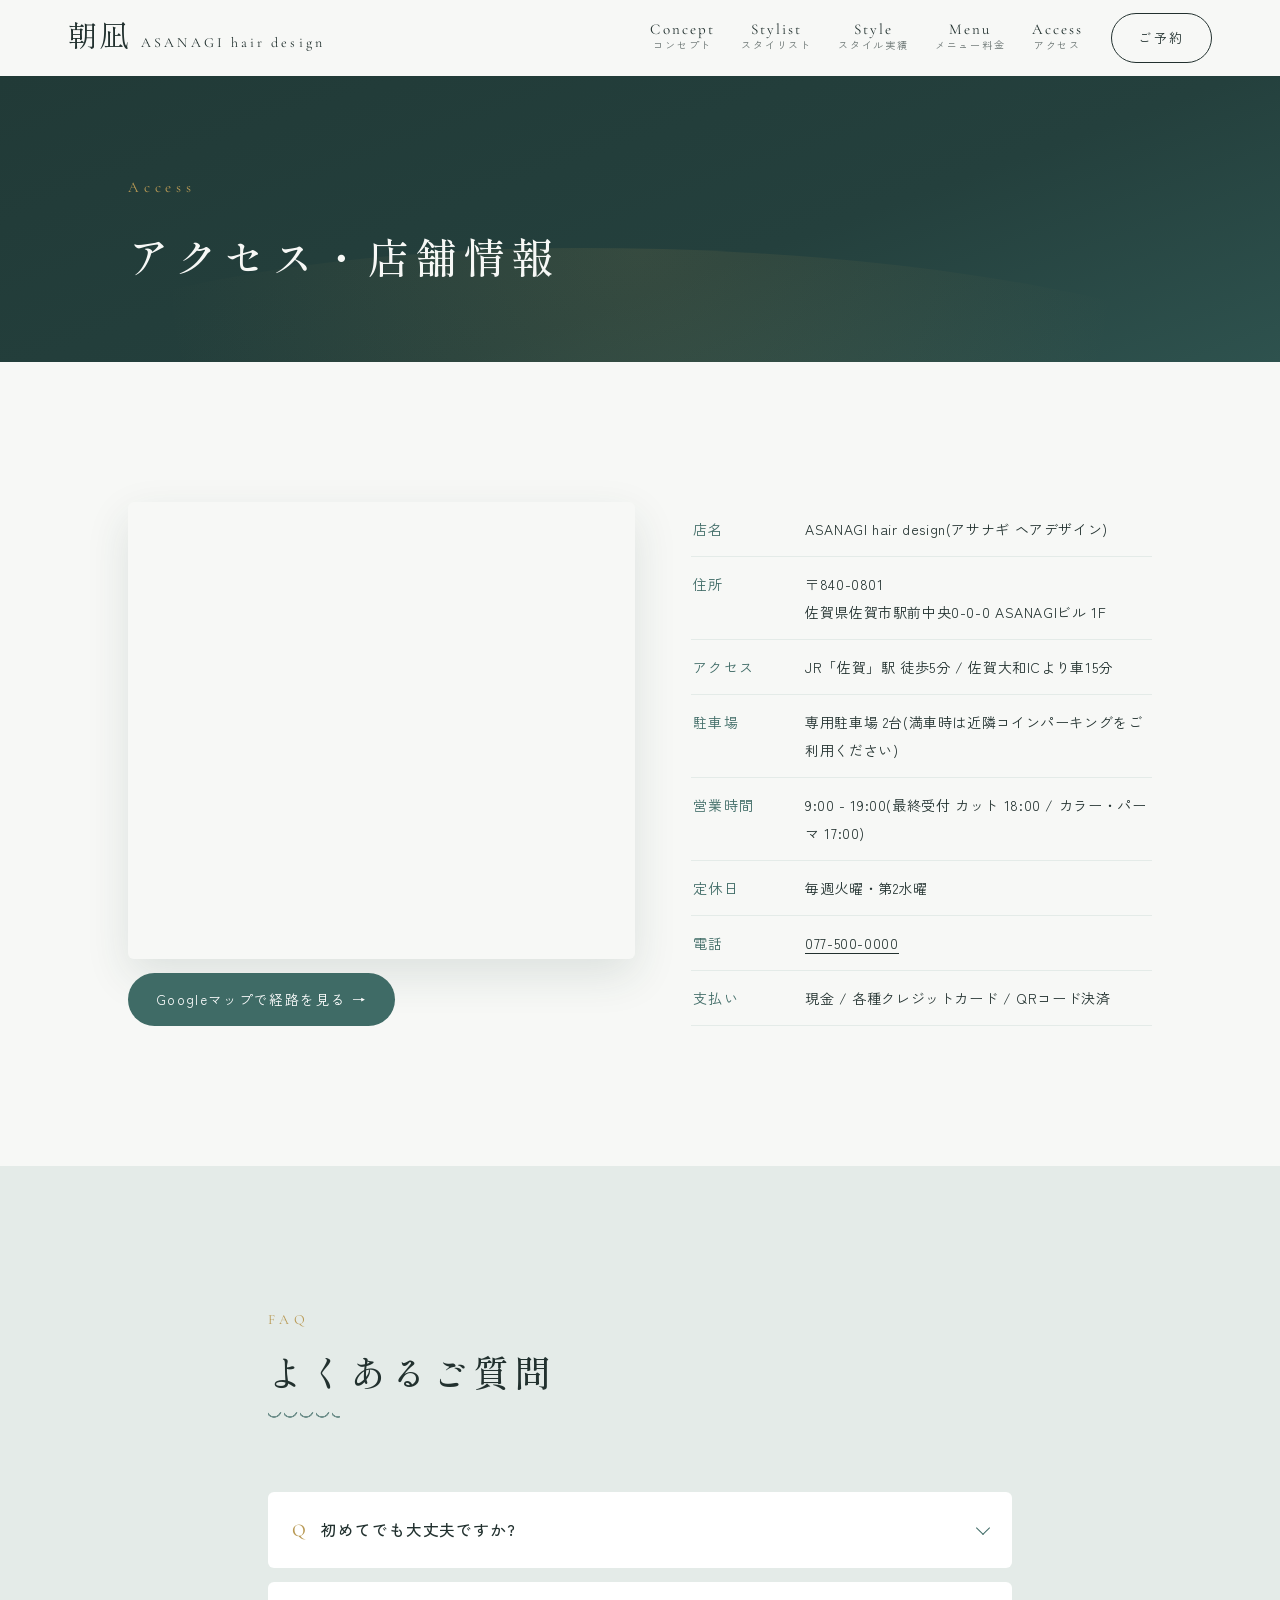
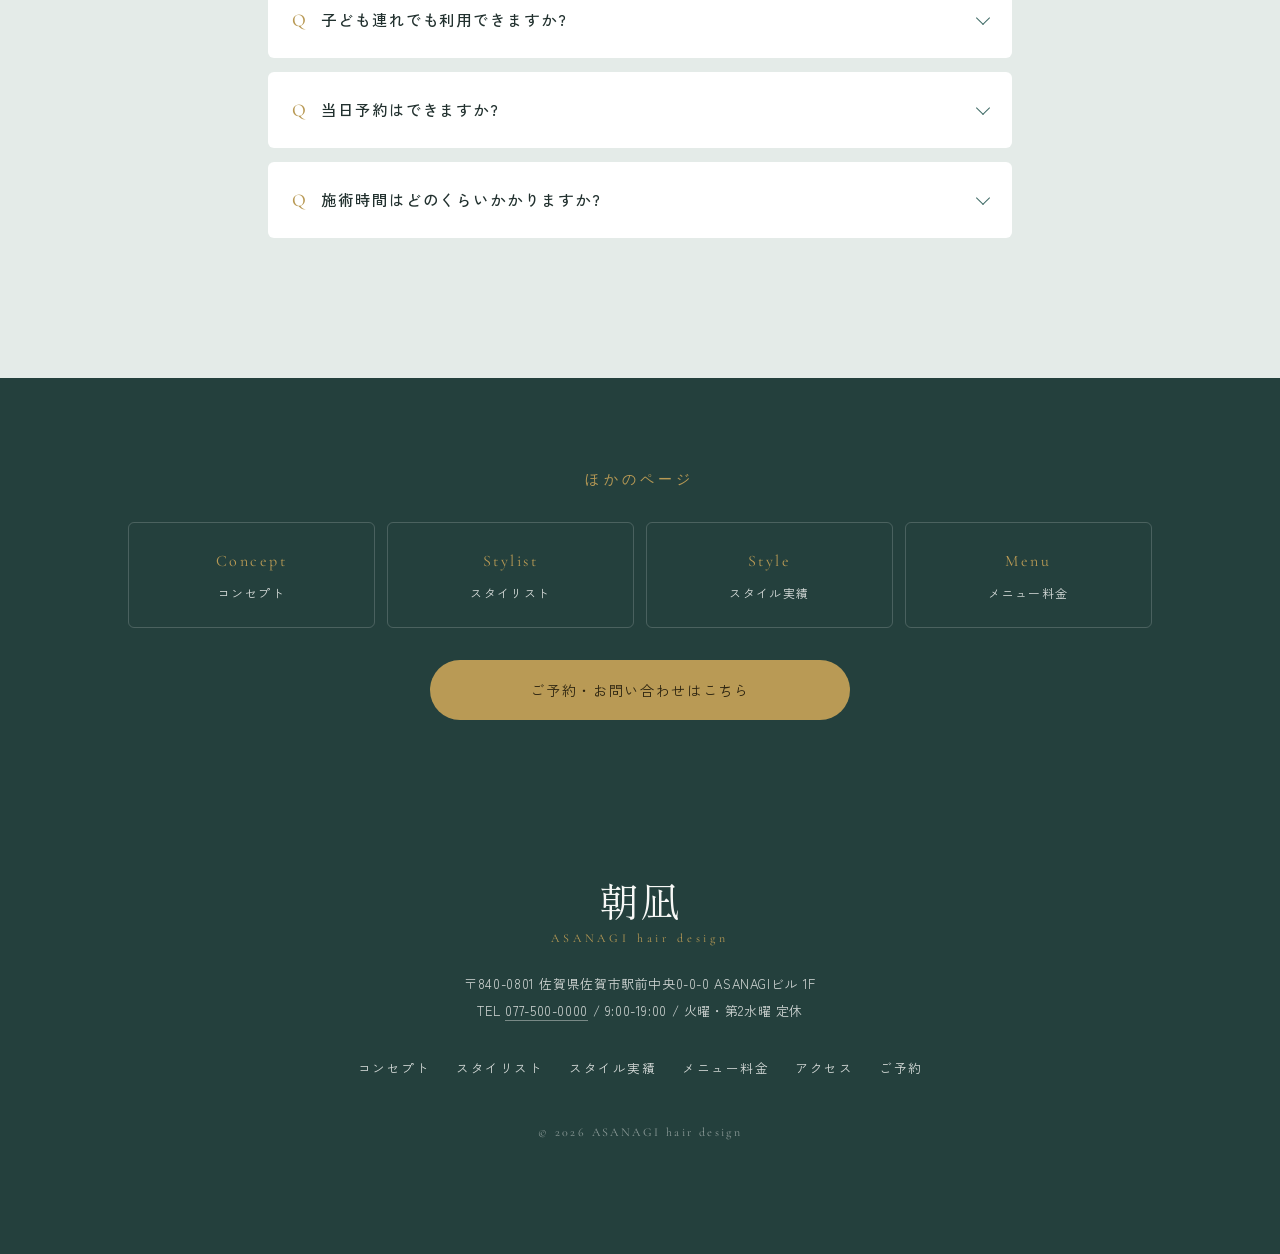
==== commit 61fa8172: "Add files via upload" ====
--- a/access.html
+++ b/access.html
@@ -8,6 +8,12 @@
 <meta property="og:title" content="アクセス | ASANAGI hair design">
 <meta property="og:description" content="佐賀市の美容室 ASANAGI hair design の店舗情報・地図・よくあるご質問。">
 <meta property="og:type" content="website">
+<!-- 公開後、content を実際のURL(例 https://ユーザー名.github.io/リポジトリ名/ogp.png)に変えるとSNS共有時に確実に画像が出ます -->
+<meta property="og:image" content="ogp.png">
+<meta name="twitter:card" content="summary_large_image">
+<meta name="twitter:image" content="ogp.png">
+<link rel="icon" type="image/png" sizes="64x64" href="favicon.png">
+<link rel="apple-touch-icon" sizes="180x180" href="apple-touch-icon.png">
 <link rel="preconnect" href="https://fonts.googleapis.com">
 <link rel="preconnect" href="https://fonts.gstatic.com" crossorigin>
 <link href="https://fonts.googleapis.com/css2?family=Shippori+Mincho:wght@400;500;600&family=Zen+Kaku+Gothic+New:wght@300;400;500;700&family=Cormorant+Garamond:ital,wght@0,400;0,500;1,400&display=swap" rel="stylesheet">
@@ -61,11 +67,16 @@
   <section class="section access">
     <div class="section__inner">
       <div class="access__grid">
-        <div class="access__map reveal">
-          <iframe
-            src="https://www.google.com/maps?q=%E4%BD%90%E8%B3%80%E7%9C%8C%E4%BD%90%E8%B3%80%E5%B8%82%E9%A7%85%E5%89%8D%E4%B8%AD%E5%A4%AE&output=embed&z=16"
-            width="100%" height="100%" style="border:0;" allowfullscreen="" loading="lazy"
-            referrerpolicy="no-referrer-when-downgrade" title="ASANAGI hair design の地図"></iframe>
+        <div class="access__mapwrap reveal">
+          <div class="access__map">
+            <iframe
+              src="https://www.google.com/maps?q=%E4%BD%90%E8%B3%80%E7%9C%8C%E4%BD%90%E8%B3%80%E5%B8%82%E9%A7%85%E5%89%8D%E4%B8%AD%E5%A4%AE&output=embed&z=16"
+              width="100%" height="100%" style="border:0;" allowfullscreen="" loading="lazy"
+              referrerpolicy="no-referrer-when-downgrade" title="ASANAGI hair design の地図"></iframe>
+          </div>
+          <a class="access__route" href="https://www.google.com/maps/dir/?api=1&destination=%E4%BD%90%E8%B3%80%E7%9C%8C%E4%BD%90%E8%B3%80%E5%B8%82%E9%A7%85%E5%89%8D%E4%B8%AD%E5%A4%AE" target="_blank" rel="noopener">
+            Googleマップで経路を見る →
+          </a>
         </div>
         <dl class="access__info reveal">
           <div><dt>店名</dt><dd>ASANAGI hair design(アサナギ ヘアデザイン)</dd></div>
--- a/style.css
+++ b/style.css
@@ -225,22 +225,36 @@
 }
 
 /* ---- 背景画像 ---- */
-.hero__bg { position: absolute; inset: 0; z-index: 0; overflow: hidden; }
+.hero__bg {
+  position: absolute;
+  inset: 0;
+  z-index: 0;
+  overflow: hidden;
+  /* ゆっくりズームして“静かな朝の空気”に動きを添える */
+  animation: heroZoom 18s ease-out forwards;
+}
 .hero__img {
   position: absolute;
-  inset: 0;
-  width: 100%;
-  height: 100%;
+  left: 0; right: 0;
+  top: -12%; bottom: -12%; /* パララックスで動かしても端が見えないよう上下に余裕 */
   background-image: url("hero.png");
   background-size: cover;
   background-position: center 38%;
   background-repeat: no-repeat;
-  /* ゆっくりズームして“静かな朝の空気”に動きを添える */
-  animation: heroZoom 18s ease-out forwards;
+  will-change: transform;
 }
 @keyframes heroZoom {
   from { transform: scale(1.12); }
   to   { transform: scale(1); }
+}
+/* スクロールで少しずつ暗くなる幕(JSが透明度を制御) */
+.hero__dim {
+  position: absolute;
+  inset: 0;
+  z-index: 1;
+  background: #14201e;
+  opacity: 0;
+  pointer-events: none;
 }
 /* 文字を読みやすくする青墨のグラデーション */
 .hero__overlay {
@@ -1179,6 +1193,141 @@
 
 /* 予約ページは下部ナビなしなので余白を足す */
 .reserve--page { padding-bottom: clamp(80px, 12vw, 130px); }
+
+/* ============================================================
+   トップ:お知らせ(News)
+   ============================================================ */
+.news { background: var(--base); padding-top: 0; }
+.news__list { border-top: 1px solid var(--mist); }
+.news__item {
+  display: flex;
+  align-items: baseline;
+  gap: 18px;
+  padding: 18px 4px;
+  border-bottom: 1px solid var(--mist);
+}
+.news__date {
+  font-family: var(--font-en);
+  font-size: 14px;
+  letter-spacing: 0.08em;
+  color: var(--teal);
+  white-space: nowrap;
+}
+.news__tag {
+  flex-shrink: 0;
+  font-size: 11px;
+  letter-spacing: 0.1em;
+  color: var(--gold);
+  border: 1px solid currentColor;
+  border-radius: 999px;
+  padding: 2px 12px;
+  white-space: nowrap;
+}
+.news__text { font-size: 14px; line-height: 1.9; }
+
+/* ============================================================
+   スタイル実績:ライトボックス(写真の拡大表示)
+   ============================================================ */
+.works__photo { /* button化してもカードの見た目を保つ */
+  display: block;
+  width: 100%;
+  border: none;
+  padding: 0;
+  cursor: zoom-in;
+}
+.lightbox {
+  position: fixed;
+  inset: 0;
+  z-index: 300;
+  display: grid;
+  place-items: center;
+  padding: 24px;
+  background: rgba(17, 30, 28, 0.9);
+  backdrop-filter: blur(6px);
+  opacity: 0;
+  visibility: hidden;
+  transition: opacity 0.4s var(--ease), visibility 0.4s;
+}
+.lightbox.is-open { opacity: 1; visibility: visible; }
+.lightbox__stage {
+  position: relative;
+  width: min(560px, 92vw);
+  transform: scale(0.94) translateY(10px);
+  transition: transform 0.45s var(--ease);
+}
+.lightbox.is-open .lightbox__stage { transform: scale(1) translateY(0); }
+.lightbox__photo {
+  width: 100%;
+  aspect-ratio: 4 / 5;
+  border-radius: 8px;
+  overflow: hidden;
+  box-shadow: 0 30px 80px rgba(0, 0, 0, 0.5);
+  position: relative;
+}
+.lightbox__photo .photo-note { color: rgba(34, 49, 47, 0.45); }
+.lightbox__photo img { width: 100%; height: 100%; object-fit: cover; display: block; }
+.lightbox__title {
+  margin-top: 16px;
+  text-align: center;
+  font-family: var(--font-display);
+  font-size: 17px;
+  letter-spacing: 0.1em;
+  color: var(--base);
+}
+.lightbox__close {
+  position: absolute;
+  top: -14px;
+  right: -14px;
+  width: 44px; height: 44px;
+  border-radius: 50%;
+  background: var(--gold);
+  color: #2b2310;
+  font-size: 20px;
+  line-height: 1;
+  display: grid;
+  place-items: center;
+  box-shadow: 0 6px 20px rgba(0, 0, 0, 0.3);
+  transition: transform 0.3s var(--ease);
+}
+.lightbox__close:hover { transform: rotate(90deg); }
+
+/* ============================================================
+   アクセス:経路案内ボタン
+   ============================================================ */
+.access__mapwrap { display: flex; flex-direction: column; }
+.access__mapwrap .access__map { flex: 1; }
+.access__route {
+  margin-top: 14px;
+  align-self: flex-start;
+  padding: 13px 28px;
+  border-radius: 999px;
+  background: var(--teal);
+  color: var(--white);
+  font-size: 13.5px;
+  letter-spacing: 0.1em;
+  transition: background 0.3s, transform 0.35s var(--ease);
+}
+.access__route:hover { background: var(--deep); transform: translateY(-2px); }
+
+/* ============================================================
+   ページ切り替えフェード
+   body: 読み込み時にふわっと表示 / .page-leave: 離脱時に暗転
+   ============================================================ */
+body { animation: pageIn 0.55s ease-out; }
+@keyframes pageIn {
+  from { opacity: 0; }
+  to   { opacity: 1; }
+}
+.page-veil {
+  position: fixed;
+  inset: 0;
+  z-index: 400;
+  background: var(--deep);
+  opacity: 0;
+  pointer-events: none;
+  transition: opacity 0.35s ease-in;
+}
+.page-veil.is-active { opacity: 1; pointer-events: auto; }
 
 /* ============================================================
    レスポンシブ
@@ -1245,16 +1394,14 @@
     padding-bottom: clamp(90px, 14vh, 120px);
   }
   /* iOSで画像が左半分になる不具合対策:
-     ズーム(transform)を止め、背景をbgとimgの両方に持たせる */
+     読み込み時ズーム(transform)を止め、背景をbgとimgの両方に持たせる
+     ※スクロール連動のパララックスはJS側でスマホも動きます */
   .hero__bg {
+    animation: none;
     background-image: url("hero.png");
     background-size: cover;
     background-position: center 38%;
     background-repeat: no-repeat;
-  }
-  .hero__img {
-    animation: none;
-    transform: none;
   }
   .hero__vertical {
     top: 84px;
@@ -1272,6 +1419,9 @@
 
   .menu__grid { grid-template-columns: 1fr; }
   .guide__grid { grid-template-columns: 1fr; }
+  .news__item { flex-wrap: wrap; gap: 10px 14px; }
+  .news__text { width: 100%; }
+  .access__route { align-self: stretch; text-align: center; }
 
   .reserve__card { padding-right: 28px; }
   .reserve__arrow { display: none; }
@@ -1301,5 +1451,5 @@
   .reveal { opacity: 1; transform: none; }
   .hero__eyebrow, .hero__title-main, .hero__lead, .hero__cta,
   .hero__vertical span { opacity: 1; }
-  .hero__img { animation: none; transform: scale(1); }
-}
+  .hero__bg { animation: none; transform: scale(1); }
+}
